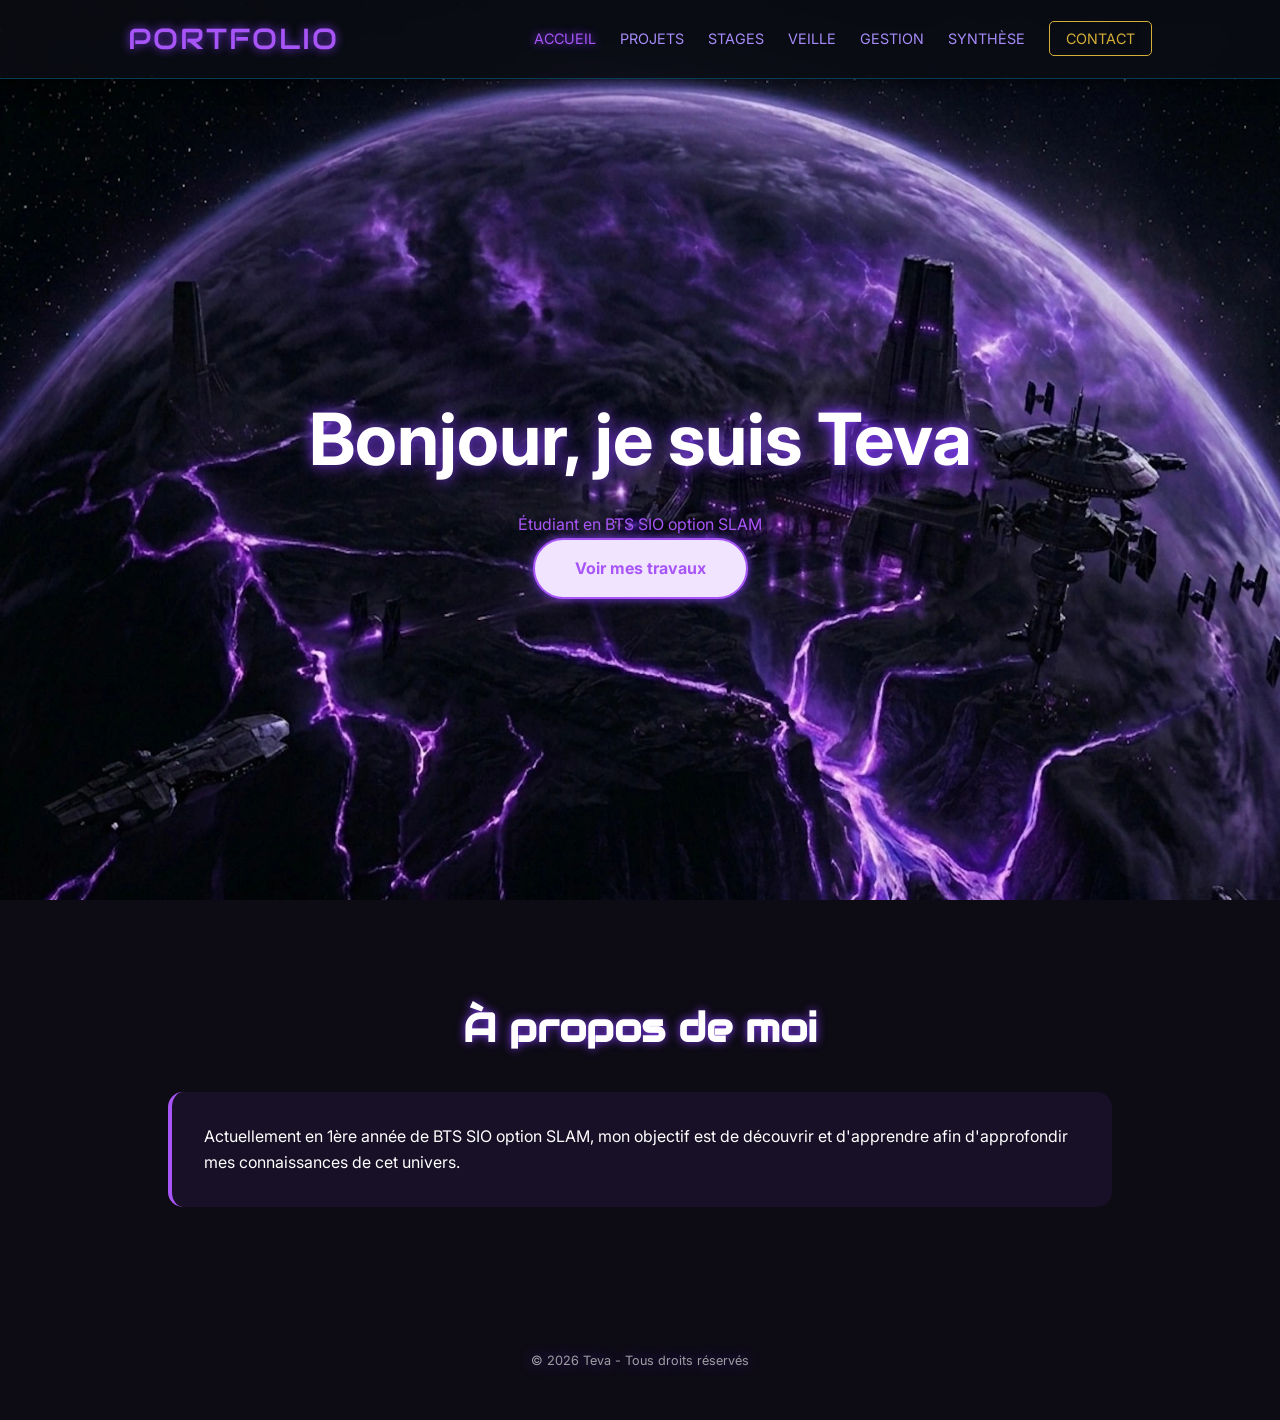
==== index.html @ 4ad0f9c0 "first commit" ====
<!DOCTYPE html>
<html lang="fr">
<head>
	<meta charset="UTF-8">
	<meta name="viewport" content="width=device-width, initial-scale=1.0">
	<title>Teva | Accueil</title>
	<link rel="stylesheet" href="style.css">
	<link href="https://fonts.googleapis.com/css2?family=Inter:wght@300;400;700&family=Audiowide&display=swap" rel="stylesheet">
</head>
<body>
	<header class="main-header">
		<nav class="navbar">
			<div class="logo">PORTFOLIO</div>
			<ul class="nav-links">
				<li><a href="./index.html" class="active">Accueil</a></li>
				<li><a href="./src/Projects.html">Projets</a></li>
				<li><a href="./src/stages.html">Stages</a></li>
				<li><a href="./src/veille.html">Veille</a></li>
				<li><a href="./src/gestion.html">Gestion</a></li>
				<li><a href="./src/bilan.html">Synthèse</a></li>
				<li><a href="./src/contact.html" class="btn-contact">Contact</a></li>
			</ul>
		</nav>

		<div class="hero-content">
			<h1>Bonjour, je suis <span class="highlight">Teva</span></h1>
			<p>Étudiant en BTS SIO option SLAM</p>
			<a href="./src/projects.html" class="cta-button">Voir mes travaux</a>
		</div>
	</header>

	<main>
		<section id="about" class="container">
			<h2>À propos de moi</h2>
			<div class="content-block">
				<p>Actuellement en 1ère année de BTS SIO option SLAM, mon objectif est de découvrir et d'apprendre afin d'approfondir mes connaissances de cet univers.</p>
			</div>
		</section>
	</main>

	<footer>
		<p>&copy; 2026 Teva - Tous droits réservés</p>
	</footer>
</body>
</html>
---- style.css ----
@font-face {
    font-family: 'inter'; /* Name you'll use in CSS */
    src: url('font/Inter_18pt-Regular.woff2') format('woff2'), /* Modern browsers */
         url('font/Inter_18pt-Regular.woff') format('woff');   /* Fallback for older browsers */
    font-weight: normal;  /* You can also set bold, lighter, etc. */
    font-style: normal;   /* normal, italic, oblique */
    font-display: swap;   /* Improves performance and avoids invisible text */
}

:root {
    --bg-color: #0d0b14; /* Noir teinté de violet très sombre */
    --text-dim: #a78bfa; /* Violet doux pour les textes secondaires */
    --accent: #a855f7; /* Violet Mace Windu (Améthyste) */
    --accent-glow: #7c3aed; /* Lueur violette profonde */
    --accent-hover: #d8b4fe; /* Violet clair électrique */
    --gold: #d4af37; /* Or pour rappeler les détails de sa tenue */
    --card-bg: rgba(30, 20, 50, 0.6); /* Fond sombre aux reflets violets */

    /* Image de fond suggérée : Coruscant ou le Conseil Jedi */
    background-color: var(--bg-color);
}

/* --- Global --- */
* {
    margin: 0;
    padding: 0;
    box-sizing: border-box;
}

html {
    scroll-behavior: smooth; /* Pour le défilement fluide entre les sections */
}

body {
    font-family: 'Inter', sans-serif;
    color: var(--accent); /* Couleur principale du texte */
    line-height: 1.6;
    background-color: var(--bg-color);
    background-image: url(./img/bg.webp);
    background-size: cover;
    background-repeat: no-repeat;
    background-position: center;
    background-attachment: fixed;
}

/* --- Layout --- */
.container {
    padding: 6rem 10%;
    max-width: 1200px;
    margin: 0 auto;
}

/* Modification de la ligne de séparation (Gradient violet) */
hr {
    border: 0;
    height: 1px;
    background: linear-gradient(to right, transparent, var(--accent), transparent);
    opacity: 0.6;
}

/* Navbar "Haut Conseil" */
.navbar {
    background: rgba(13, 11, 20, 0.9);
    border-bottom: 2px solid var(--accent);
    box-shadow: 0 4px 20px rgba(168, 85, 247, 0.2);
}

.logo {
    color: var(--accent);
    text-shadow: 0 0 10px var(--accent-glow);
}

/* Titres avec une autorité Jedi */
h1, h2, h3 {
    color: #fff;
    text-shadow: 0 0 15px var(--accent-glow);
}

/* Lueur sabre laser Violet pour "Teva" */
.highlight {
    color: #fff;
    text-shadow: 0 0 10px var(--accent),
                 0 0 20px var(--accent),
                 0 0 40px var(--accent-glow);
}

/* Bouton "Maître Jedi" */
.cta-button {
    border: 2px solid var(--accent);
    color: #fff;
    background: rgba(168, 85, 247, 0.1);
    box-shadow: 0 0 10px var(--accent-glow);
}

.cta-button:hover {
    background-color: var(--accent);
    color: #000;
    box-shadow: 0 0 25px var(--accent), 0 0 45px var(--accent-glow);
    transform: translateY(-5px);
}

/* Cartes de projets avec bordures améthyste */
.project-card {
    border: 1px solid rgba(168, 85, 247, 0.2);
    background: var(--card-bg);
}

.project-card:hover {
    border: 1px solid var(--accent);
    box-shadow: 0 0 25px rgba(168, 85, 247, 0.3);
}

/* Petite touche dorée pour le bouton contact dans la nav */
.btn-contact {
    border: 1px solid var(--gold) !important;
    color: var(--gold) !important;
}

.btn-contact:hover {
    background: var(--gold);
    color: #000 !important;
    box-shadow: 0 0 15px var(--gold);
}

/* Formulaire de contact */
.contact-form input, .contact-form textarea {
    border: 1px solid var(--accent-glow);
    background: rgba(255, 255, 255, 0.05);
    color: #fff;
}

/* --- Navigation --- */
.main-header {
    height: 100vh;
    display: flex;
    flex-direction: column;
}

/* Navigation Permanente (Sticky) */
.navbar {
    position: fixed;      /* Fixe la barre en haut de l'écran */
    top: 0;
    left: 0;
    width: 100%;          /* Prend toute la largeur */
    display: flex;
    justify-content: space-between;
    align-items: center;
    padding: 1rem 10%;

    /* Effet givré (Hoth) pour la lisibilité */
    background: rgba(11, 14, 20, 0.85);
    backdrop-filter: blur(10px);
    border-bottom: 1px solid rgba(0, 168, 232, 0.3);
    box-shadow: 0 4px 15px rgba(0, 0, 0, 0.5);
}

/* Ajustement du Header pour ne pas être caché sous la nav fixe (page d'accueil) */
.main-header {
    height: 100vh;
    display: flex;
    flex-direction: column;
    padding-top: 80px; /* Ajoute un espace égal à la hauteur de la navbar */
}

/* --- Ajout : pages secondaires (toutes sauf l'accueil) ---
   Sur ces pages il n'y a pas de hero en 100vh pour pousser le contenu
   sous la navbar fixe, donc on ajoute l'espace directement sur <main>. */
body.subpage main {
    padding-top: 80px;
}

.logo {
    font-family: 'Audiowide', cursive;
    font-size: 1.8rem;
    letter-spacing: 2px;
}

.nav-links {
    display: flex;
    list-style: none;
    gap: 1.5rem;
}

.nav-links a {
    text-decoration: none;
    color: var(--text-dim);
    font-size: 0.9rem;
    text-transform: uppercase;
    transition: 0.3s;
}

.nav-links a:hover {
    color: var(--accent);
    text-shadow: 0 0 8px var(--accent-glow);
}

/* Ajout : met en évidence le lien de la page actuellement affichée */
.nav-links a.active {
    color: var(--accent);
    text-shadow: 0 0 8px var(--accent-glow);
}

.btn-contact {
    border: 1px solid var(--accent);
    padding: 0.5rem 1rem;
    border-radius: 5px;
}

/* --- Hero --- */
.hero-content {
    flex-grow: 1;
    display: flex;
    flex-direction: column;
    align-items: center;
    justify-content: center;
    text-align: center;
}

h1 {
    font-size: 4.5rem;
    margin-bottom: 1rem;
}

.highlight {
    text-shadow: 0 0 10px var(--accent-glow), 0 0 20px var(--accent-glow);
}

/* --- Sections Styles --- */
h2 {
    font-family: 'Audiowide', cursive;
    font-size: 2.5rem;
    margin-bottom: 2rem;
    text-align: center;
    text-shadow: 0 0 10px var(--accent-glow);
}

.content-block {
    background: var(--card-bg);
    padding: 2rem;
    border-radius: 15px;
    border-left: 4px solid var(--accent);
    color: white;
}

/* --- Grid Projets --- */
.projects-section { padding: 4rem 10%; }

.projects-grid {
    display: grid;
    grid-template-columns: repeat(2, 1fr);
    gap: 2rem;
}

.project-card:hover {
    transform: translateY(-10px);
    box-shadow: 0 0 20px var(--accent-glow);
}

.project-image {
    height: 200px;
    background: #1e1e24;
    overflow: hidden; /* coupe ce qui dépasse du cadre */
}

.project-image img {
    width: 100%;
    height: 100%;
    object-fit: cover; /* remplit le cadre proprement, sans déformer */
    display: block;
}

/* --- Carte extensible --- */
.project-card {
    display: flex;
    flex-direction: column;
    transition: 0.3s;
}

.project-details {
    max-height: 0;
    overflow: hidden;
    opacity: 0;
    padding: 0 1.5rem;
    transition: max-height 0.4s ease, opacity 0.3s ease, padding 0.3s ease;
    border-top: 1px solid rgba(168, 85, 247, 0.2);
}

.project-card.active .project-details {
    max-height: 500px; /* assez grand pour contenir le texte */
    opacity: 1;
    padding: 1.5rem;
}

.btn-detail {
    background: none;
    border: none;
    cursor: pointer;
    font-family: inherit;
    color: var(--accent);
}

.btn-detail .arrow {
    display: inline-block;
    transition: transform 0.3s;
    margin-left: 4px;
    color: var(--accent);
}

.project-card.active .btn-detail .arrow {
    transform: rotate(180deg);
}

/* --- Gestion & Évaluation --- */
.evaluation-grid {
    display: grid;
    grid-template-columns: 1fr 1fr;
    gap: 2rem;
}

.eval-item {
    background: var(--card-bg);
    padding: 1.5rem;
    border-radius: 10px;
}

/* --- Formulaire de Contact --- */
.contact-form {
    display: flex;
    flex-direction: column;
    gap: 1rem;
    max-width: 600px;
    margin: 0 auto;
}

.contact-form input, .contact-form textarea {
    padding: 1rem;
    background: rgba(255, 255, 255, 0.05);
    border: 1px solid var(--accent);
    color: white;
    border-radius: 5px;
}

.cta-button {
    padding: 1rem 2.5rem;
    background-color: #f0e4ff;
    color: var(--accent);
    border: 2px solid var(--accent);
    border-radius: 50px;
    cursor: pointer;
    font-weight: bold;
    transition: 0.3s;
    text-decoration: none;
    display: inline-block;
}

.cta-button:hover {
    background: var(--accent);
    color: var(--bg-color);
    box-shadow: 0 0 20px var(--accent-glow);
}

/* --- Footer --- */
footer {
    padding: 3rem;
    text-align: center;
    font-size: 0.8rem;
    opacity: 0.6;
    color: #fff;
    text-shadow: 0 0 15px var(--accent-glow);
}

/* --- Mobile --- */
@media (max-width: 768px) {
    h1 { font-size: 2.5rem; }
    .nav-links { display: none; } /* On pourrait ajouter un menu burger plus tard */
    .evaluation-grid { grid-template-columns: 1fr; }
}
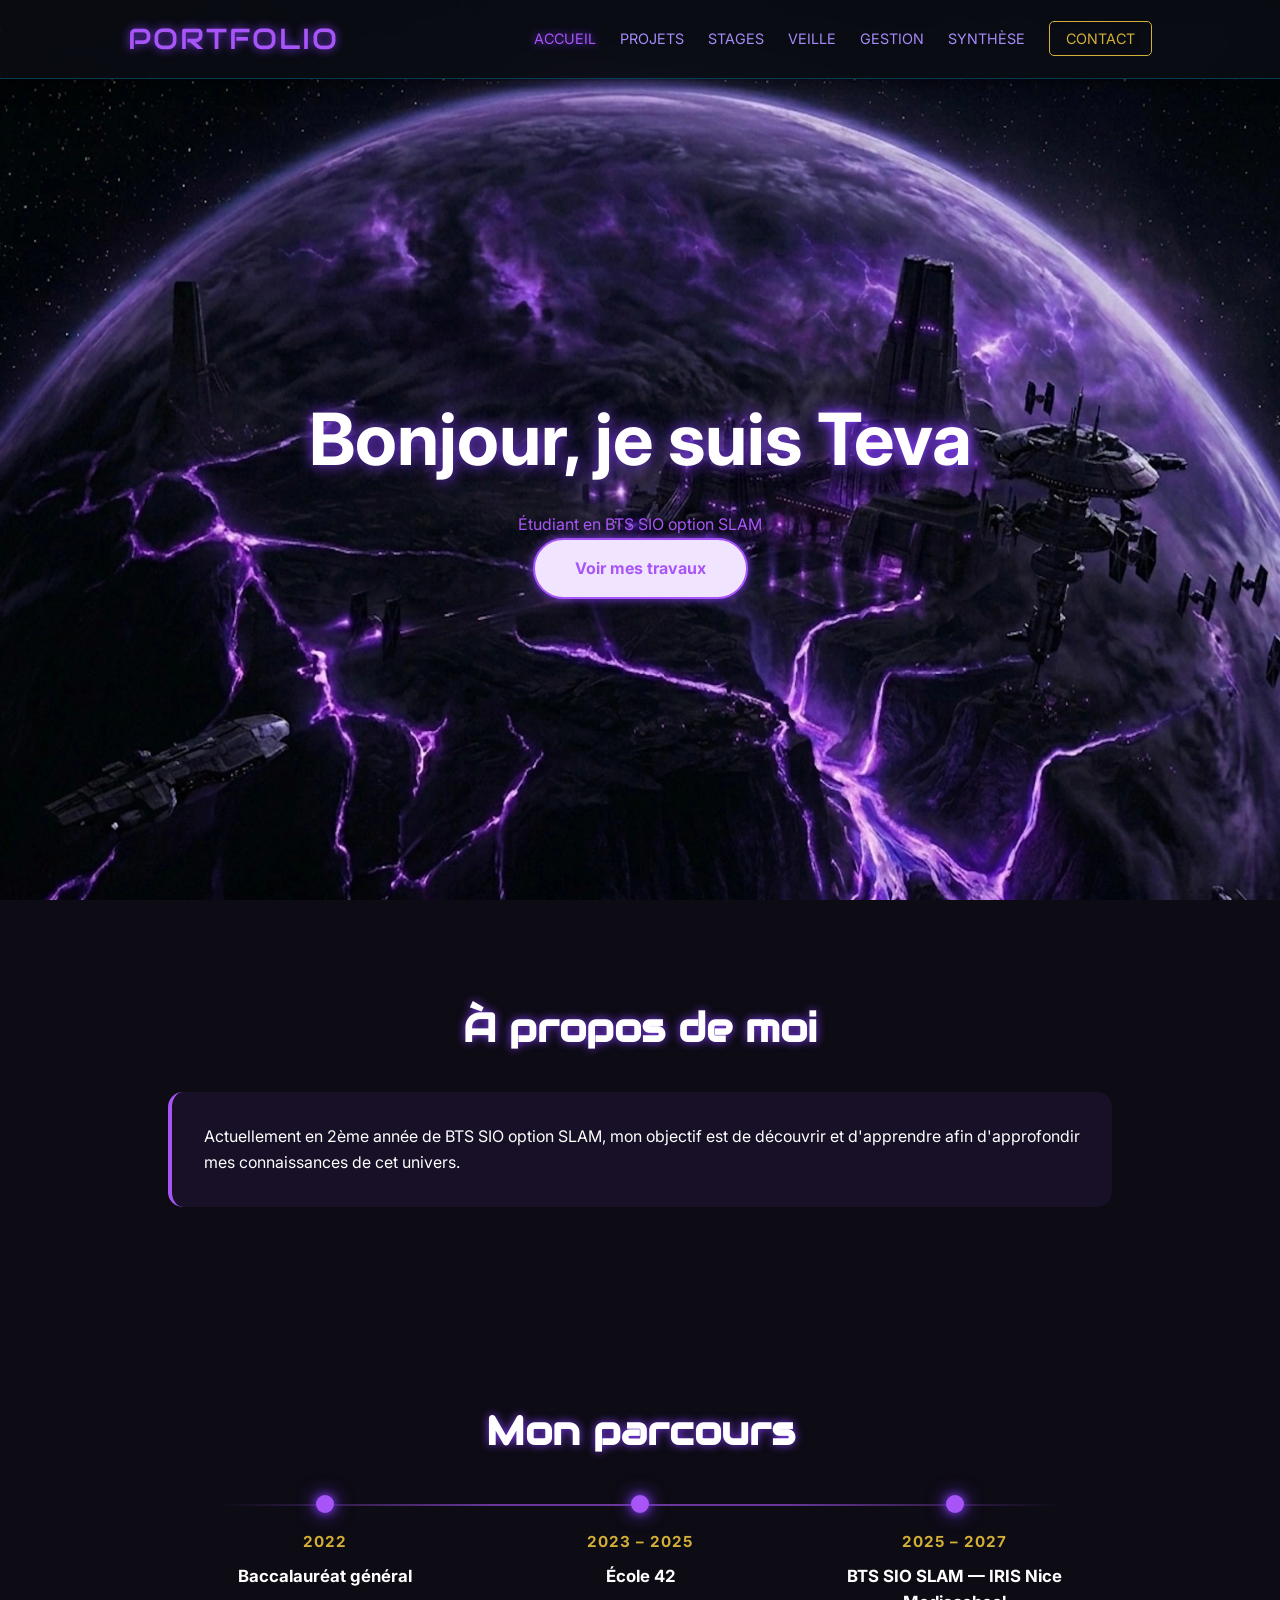
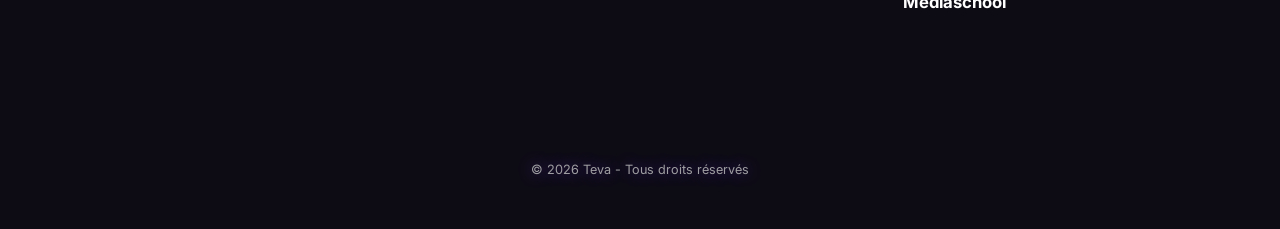
==== commit 086d28b3: "ajout des images de réalisations" ====
--- a/index.html
+++ b/index.html
@@ -33,7 +33,28 @@
 		<section id="about" class="container">
 			<h2>À propos de moi</h2>
 			<div class="content-block">
-				<p>Actuellement en 1ère année de BTS SIO option SLAM, mon objectif est de découvrir et d'apprendre afin d'approfondir mes connaissances de cet univers.</p>
+				<p>Actuellement en 2ème année de BTS SIO option SLAM, mon objectif est de découvrir et d'apprendre afin d'approfondir mes connaissances de cet univers.</p>
+			</div>
+		</section>
+
+		<section id="parcours" class="container">
+			<h2>Mon parcours</h2>
+			<div class="timeline">
+				<div class="timeline-item">
+					<div class="timeline-dot"></div>
+					<span class="timeline-year">2022</span>
+					<h3>Baccalauréat général</h3>
+				</div>
+				<div class="timeline-item">
+					<div class="timeline-dot"></div>
+					<span class="timeline-year">2023 – 2025</span>
+					<h3>École 42</h3>
+				</div>
+				<div class="timeline-item">
+					<div class="timeline-dot"></div>
+					<span class="timeline-year">2025 – 2027</span>
+					<h3>BTS SIO SLAM — IRIS Nice Mediaschool</h3>
+				</div>
 			</div>
 		</section>
 	</main>
@@ -42,4 +63,4 @@
 		<p>&copy; 2026 Teva - Tous droits réservés</p>
 	</footer>
 </body>
-</html>
+</html>
--- a/style.css
+++ b/style.css
@@ -242,6 +242,59 @@
     color: white;
 }
 
+/* --- Timeline (Mon parcours) --- */
+.timeline {
+    display: flex;
+    justify-content: space-between;
+    align-items: flex-start;
+    position: relative;
+    margin-top: 2rem;
+}
+
+.timeline::before {
+    content: '';
+    position: absolute;
+    top: 9px;
+    left: 5%;
+    right: 5%;
+    height: 2px;
+    background: linear-gradient(to right, transparent, var(--accent), var(--accent), transparent);
+    opacity: 0.6;
+}
+
+.timeline-item {
+    position: relative;
+    flex: 1;
+    text-align: center;
+    padding: 0 1.5rem;
+}
+
+.timeline-dot {
+    width: 18px;
+    height: 18px;
+    border-radius: 50%;
+    background: var(--accent);
+    box-shadow: 0 0 10px var(--accent-glow), 0 0 20px var(--accent-glow);
+    margin: 0 auto 1rem;
+    position: relative;
+    z-index: 1;
+}
+
+.timeline-year {
+    display: inline-block;
+    color: var(--gold);
+    font-weight: 700;
+    letter-spacing: 1px;
+    margin-bottom: 0.5rem;
+    font-size: 0.95rem;
+}
+
+.timeline-item h3 {
+    font-family: 'Inter', sans-serif;
+    font-size: 1.05rem;
+    text-shadow: none;
+}
+
 /* --- Grid Projets --- */
 .projects-section { padding: 4rem 10%; }
 
@@ -374,4 +427,30 @@
     h1 { font-size: 2.5rem; }
     .nav-links { display: none; } /* On pourrait ajouter un menu burger plus tard */
     .evaluation-grid { grid-template-columns: 1fr; }
-}
+
+    .timeline {
+        flex-direction: column;
+        gap: 2rem;
+        align-items: flex-start;
+    }
+    .timeline::before {
+        top: 0;
+        bottom: 0;
+        left: 9px;
+        width: 2px;
+        height: auto;
+        background: linear-gradient(to bottom, transparent, var(--accent), var(--accent), transparent);
+    }
+    .timeline-item {
+        text-align: left;
+        padding-left: 2.5rem;
+        padding-right: 0;
+        width: 100%;
+    }
+    .timeline-dot {
+        position: absolute;
+        left: 0;
+        top: 0;
+        margin: 0;
+    }
+}
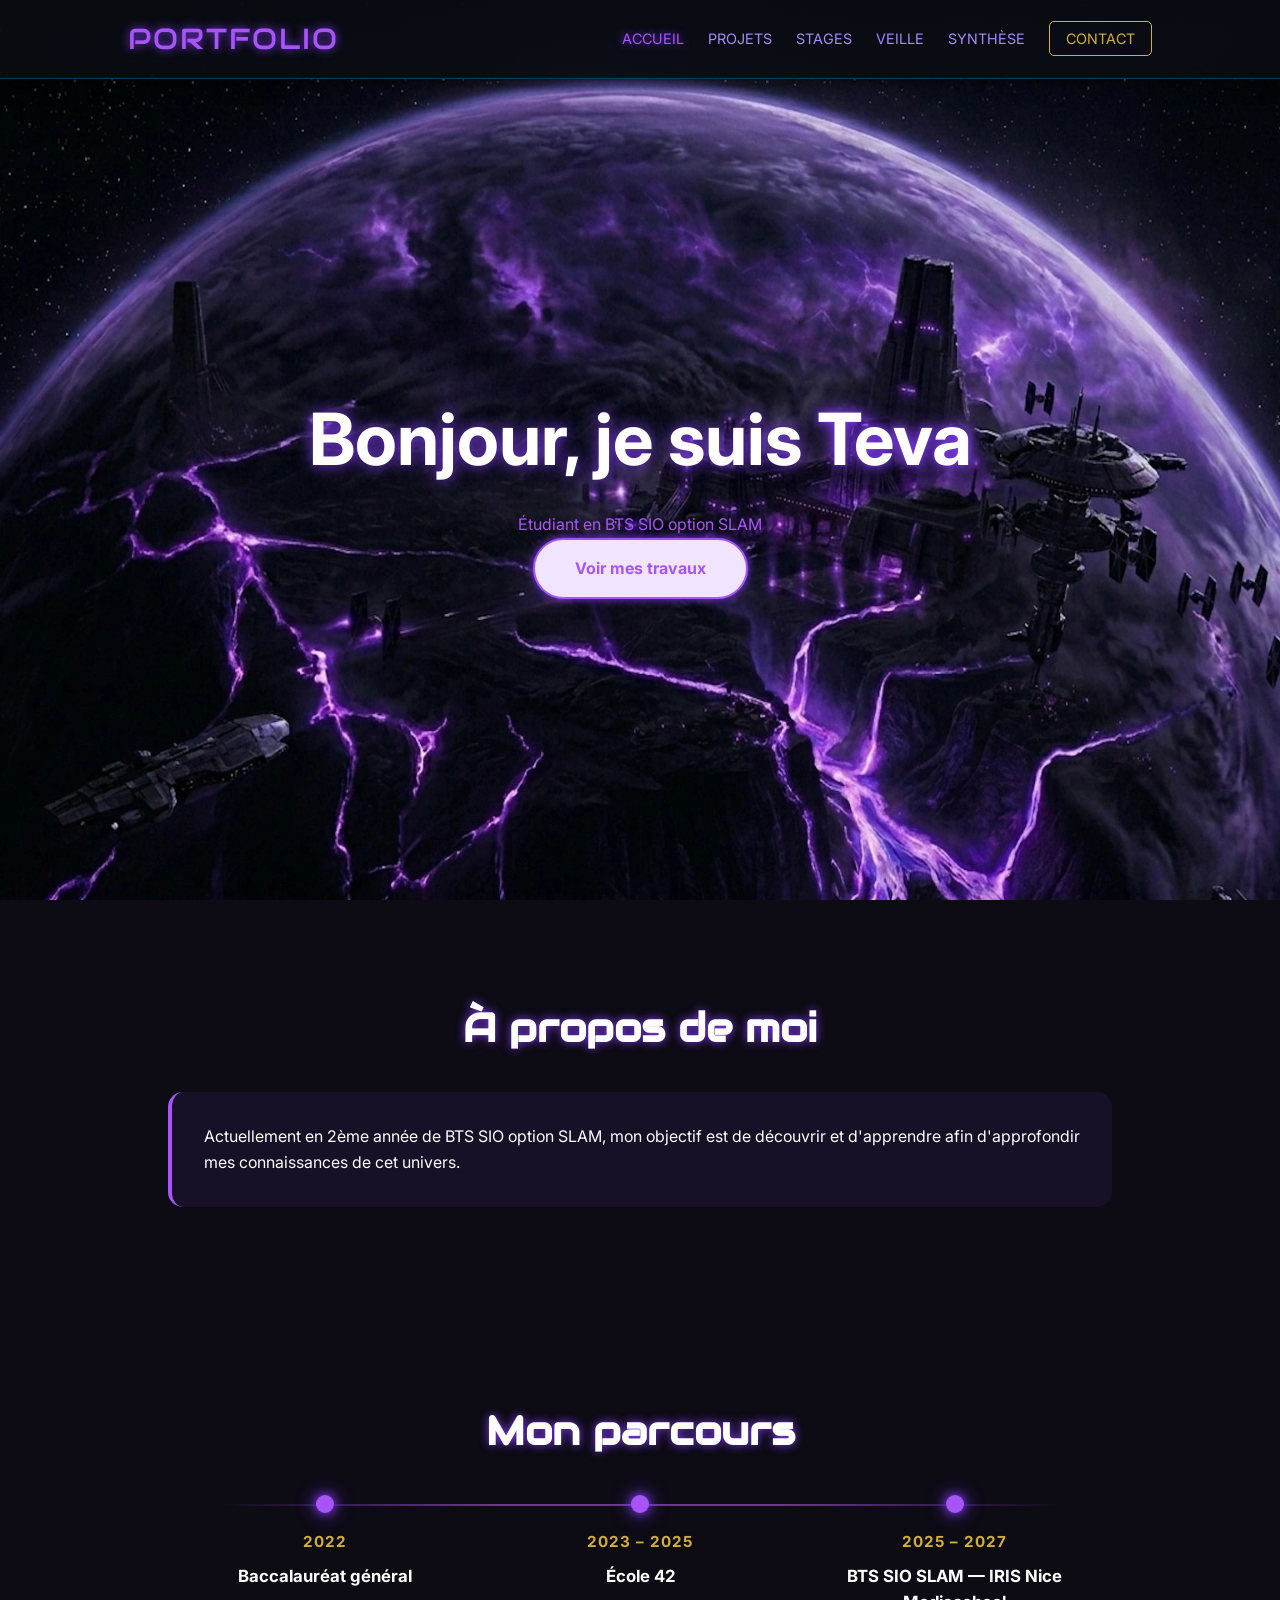
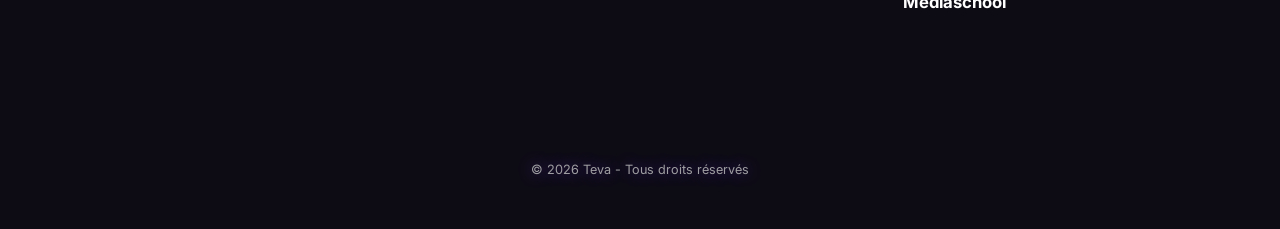
==== commit feeec074: "ajout de la veille, du tableau de synthèse et des images de réalisations + modif de la navbar" ====
--- a/index.html
+++ b/index.html
@@ -16,7 +16,6 @@
 				<li><a href="./src/Projects.html">Projets</a></li>
 				<li><a href="./src/stages.html">Stages</a></li>
 				<li><a href="./src/veille.html">Veille</a></li>
-				<li><a href="./src/gestion.html">Gestion</a></li>
 				<li><a href="./src/bilan.html">Synthèse</a></li>
 				<li><a href="./src/contact.html" class="btn-contact">Contact</a></li>
 			</ul>
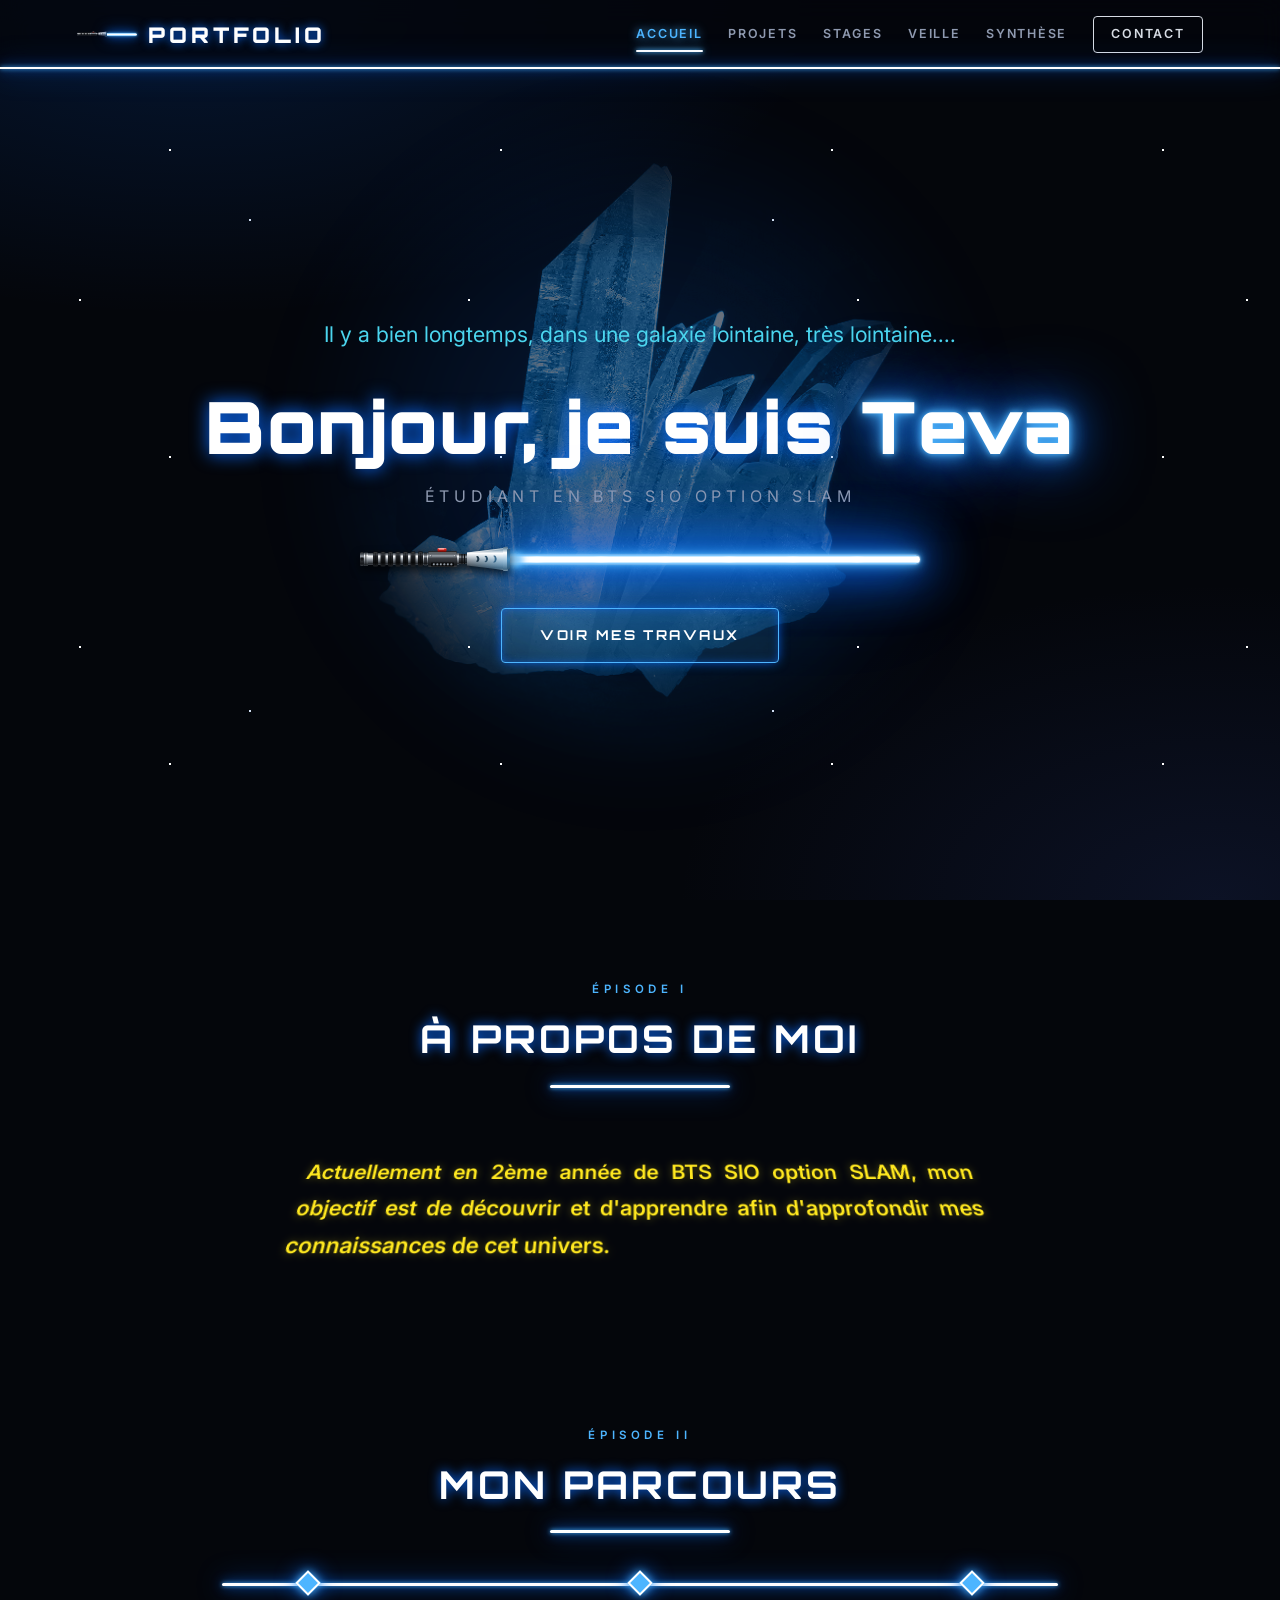
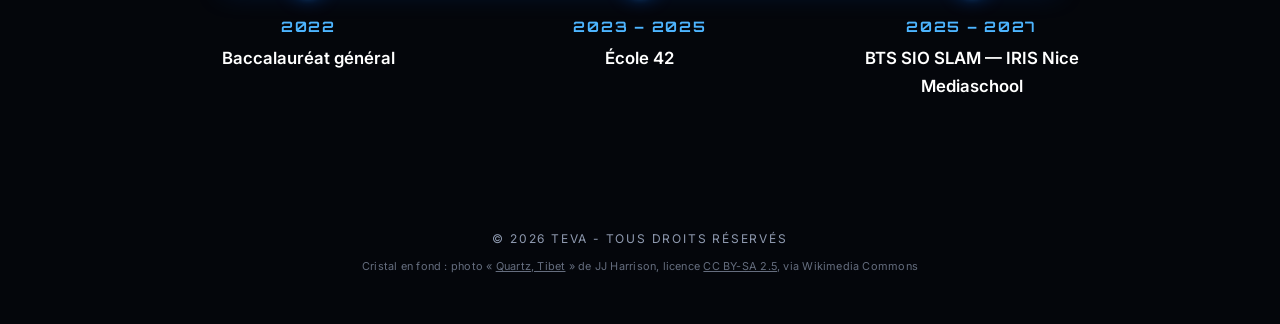
==== commit 65189499: "refonte complète du portfolio" ====
--- a/index.html
+++ b/index.html
@@ -4,16 +4,17 @@
 	<meta charset="UTF-8">
 	<meta name="viewport" content="width=device-width, initial-scale=1.0">
 	<title>Teva | Accueil</title>
+	<link href="https://fonts.googleapis.com/css2?family=Inter:wght@300;400;600;700&family=Orbitron:wght@500;700;900&display=swap" rel="stylesheet">
+	<link rel="stylesheet" href="style/theme.css">
 	<link rel="stylesheet" href="style.css">
-	<link href="https://fonts.googleapis.com/css2?family=Inter:wght@300;400;700&family=Audiowide&display=swap" rel="stylesheet">
 </head>
-<body>
+<body class="saber-blue">
 	<header class="main-header">
 		<nav class="navbar">
-			<div class="logo">PORTFOLIO</div>
+			<div class="logo"><span class="logo-saber"></span>PORTFOLIO</div>
 			<ul class="nav-links">
 				<li><a href="./index.html" class="active">Accueil</a></li>
-				<li><a href="./src/Projects.html">Projets</a></li>
+				<li><a href="./src/projects.html">Projets</a></li>
 				<li><a href="./src/stages.html">Stages</a></li>
 				<li><a href="./src/veille.html">Veille</a></li>
 				<li><a href="./src/bilan.html">Synthèse</a></li>
@@ -22,22 +23,24 @@
 		</nav>
 
 		<div class="hero-content">
+			<p class="galaxy-intro">Il y a bien longtemps, dans une galaxie lointaine, très lointaine....</p>
 			<h1>Bonjour, je suis <span class="highlight">Teva</span></h1>
-			<p>Étudiant en BTS SIO option SLAM</p>
+			<p class="hero-sub">Étudiant en BTS SIO option SLAM</p>
+			<div class="saber" aria-hidden="true"><span class="hilt"></span><span class="blade"></span></div>
 			<a href="./src/projects.html" class="cta-button">Voir mes travaux</a>
 		</div>
 	</header>
 
 	<main>
 		<section id="about" class="container">
-			<h2>À propos de moi</h2>
-			<div class="content-block">
-				<p>Actuellement en 2ème année de BTS SIO option SLAM, mon objectif est de découvrir et d'apprendre afin d'approfondir mes connaissances de cet univers.</p>
+			<h2 data-kicker="Épisode I">À propos de moi</h2>
+			<div class="crawl">
+				<p class="crawl-text">Actuellement en 2ème année de BTS SIO option SLAM, mon objectif est de découvrir et d'apprendre afin d'approfondir mes connaissances de cet univers.</p>
 			</div>
 		</section>
 
 		<section id="parcours" class="container">
-			<h2>Mon parcours</h2>
+			<h2 data-kicker="Épisode II">Mon parcours</h2>
 			<div class="timeline">
 				<div class="timeline-item">
 					<div class="timeline-dot"></div>
@@ -60,6 +63,7 @@
 
 	<footer>
 		<p>&copy; 2026 Teva - Tous droits réservés</p>
+		<p class="photo-credit">Cristal en fond : photo « <a href="https://commons.wikimedia.org/wiki/File:Quartz,_Tibet.jpg" target="_blank" rel="noopener noreferrer">Quartz, Tibet</a> » de JJ Harrison, licence <a href="https://creativecommons.org/licenses/by-sa/2.5/" target="_blank" rel="noopener noreferrer">CC BY-SA 2.5</a>, via Wikimedia Commons</p>
 	</footer>
 </body>
-</html>+</html>
--- a/style/theme.css
+++ b/style/theme.css
@@ -0,0 +1,1137 @@
+/* ===== theme.css — thème Star Wars commun à toutes les pages =====
+   Chaque page choisit la couleur de son sabre laser via une classe sur <body> :
+   saber-blue, saber-green, saber-cyan, saber-yellow, saber-orange,
+   saber-red, saber-white, saber-dark (sabre noir). */
+
+:root {
+    /* Couleurs des sabres : teinte de la lame / halo */
+    --c-blue: #4db5ff;    --g-blue: #0a6cff;     /* Obi-Wan, Anakin */
+    --c-green: #5cff7a;   --g-green: #00c43a;    /* Yoda, Luke */
+    --c-cyan: #4ff8ff;    --g-cyan: #00b4d8;     /* Cal Kestis */
+    --c-yellow: #ffe347;  --g-yellow: #ffae00;   /* Rey, Gardiens du Temple */
+    --c-orange: #ffa040;  --g-orange: #ff5a00;   /* Sabres de l'Ancienne République */
+    --c-red: #ff4848;     --g-red: #e00012;      /* Sith */
+    --c-white: #f5f9ff;   --g-white: #9fcfff;    /* Ahsoka */
+    --c-dark: #d7dce4;    --g-dark: #ffffff;     /* Sabre noir (Darksaber) */
+    --c-pink: #ff6fb5;    --g-pink: #ff1f7a;     /* Sabre rose */
+
+    --bg: #04060b;
+    --panel: rgba(10, 14, 24, 0.72);
+    --panel-solid: #0a0e18;
+    --text: #d6dceb;
+    --text-dim: #8f9ab0;
+    --line: rgba(255, 255, 255, 0.08);
+    --sw-yellow: #ffe81f; /* Jaune du logo et du texte déroulant */
+    --hilt: linear-gradient(#eef1f5, #8a9099 45%, #3a3f46);
+}
+
+/* --- Sabre de la page --- */
+body {
+    --saber: var(--c-blue);
+    --saber-glow: var(--g-blue);
+    --saber-core: #ffffff;
+}
+body.saber-green  { --saber: var(--c-green);  --saber-glow: var(--g-green); }
+body.saber-cyan   { --saber: var(--c-cyan);   --saber-glow: var(--g-cyan); }
+body.saber-yellow { --saber: var(--c-yellow); --saber-glow: var(--g-yellow); }
+body.saber-orange { --saber: var(--c-orange); --saber-glow: var(--g-orange); }
+body.saber-red    { --saber: var(--c-red);    --saber-glow: var(--g-red); }
+body.saber-white  { --saber: var(--c-white);  --saber-glow: var(--g-white); }
+body.saber-dark   { --saber: var(--c-dark);   --saber-glow: var(--g-dark); --saber-core: #050505; }
+body.saber-pink   { --saber: var(--c-pink);   --saber-glow: var(--g-pink); }
+
+/* Variantes translucides, calculées après le choix du sabre */
+body {
+    --saber-soft: color-mix(in srgb, var(--saber) 28%, transparent);
+    --saber-faint: color-mix(in srgb, var(--saber) 10%, transparent);
+    --blade-glow: 0 0 4px var(--saber), 0 0 12px var(--saber-glow), 0 0 28px var(--saber-glow);
+}
+
+/* --- Global --- */
+* {
+    margin: 0;
+    padding: 0;
+    box-sizing: border-box;
+}
+
+html {
+    scroll-behavior: smooth;
+}
+
+body {
+    font-family: 'Inter', system-ui, sans-serif;
+    color: var(--text);
+    line-height: 1.65;
+    min-height: 100vh;
+    background-color: var(--bg);
+    background-image:
+        radial-gradient(ellipse 70% 50% at 15% 0%, color-mix(in srgb, var(--saber-glow) 16%, transparent), transparent 70%),
+        radial-gradient(ellipse 60% 50% at 95% 100%, rgba(40, 60, 130, 0.22), transparent 70%);
+    background-attachment: fixed;
+}
+
+/* Champ d'étoiles (deux couches, la seconde scintille) */
+body::before,
+body::after {
+    content: '';
+    position: fixed;
+    inset: 0;
+    z-index: -1;
+    pointer-events: none;
+}
+
+/* Chaque couche a sa propre taille de motif (nombres premiers entre eux)
+   pour éviter un effet de grille régulière */
+body::before {
+    background-image:
+        radial-gradient(1px 1px at 25px 35px, #fff 50%, transparent 51%),
+        radial-gradient(1px 1px at 120px 80px, rgba(255, 255, 255, 0.75) 50%, transparent 51%),
+        radial-gradient(1.5px 1.5px at 170px 150px, #fff 50%, transparent 51%),
+        radial-gradient(1px 1px at 60px 175px, rgba(255, 255, 255, 0.55) 50%, transparent 51%),
+        radial-gradient(1px 1px at 205px 20px, rgba(200, 220, 255, 0.9) 50%, transparent 51%),
+        radial-gradient(1px 1px at 90px 260px, rgba(255, 255, 255, 0.6) 50%, transparent 51%);
+    background-size: 211px 197px, 263px 239px, 331px 307px, 179px 223px, 401px 367px, 293px 281px;
+}
+
+body::after {
+    background-image:
+        radial-gradient(1.5px 1.5px at 80px 300px, #fff 50%, transparent 51%),
+        radial-gradient(1px 1px at 330px 60px, rgba(255, 240, 220, 0.9) 50%, transparent 51%),
+        radial-gradient(2px 2px at 250px 220px, rgba(220, 235, 255, 0.95) 50%, transparent 51%),
+        radial-gradient(1px 1px at 20px 120px, #fff 50%, transparent 51%);
+    background-size: 389px 347px, 457px 419px, 523px 491px, 317px 359px;
+    animation: twinkle 5s ease-in-out infinite alternate;
+}
+
+@keyframes twinkle {
+    from { opacity: 0.35; }
+    to   { opacity: 1; }
+}
+
+/* --- Cristal kyber en fond, au centre de l'écran ---
+   Photo réelle de cristaux de quartz sur fond noir (voir les crédits dans le footer).
+   - background-blend-mode: color → la photo prend la teinte du sabre en gardant ses reflets ;
+   - mix-blend-mode: screen     → le fond noir de la photo disparaît sur la page sombre.
+   main::before = halo lumineux, main::after = la photo du cristal */
+body {
+    --crystal: var(--saber);
+}
+body.saber-dark {
+    --crystal: #9aa3ad; /* sabre noir : cristal argenté au halo blanc */
+}
+
+main::before,
+main::after {
+    content: '';
+    position: fixed;
+    z-index: -1;
+    left: 50%;
+    top: 50%;
+    pointer-events: none;
+}
+
+main::before {
+    width: min(80vh, 760px);
+    height: min(80vh, 760px);
+    border-radius: 50%;
+    background: radial-gradient(closest-side, var(--saber-glow), transparent);
+    opacity: 0.2;
+    filter: blur(40px);
+    transform: translate(-50%, -50%);
+    animation: crystal-pulse 4s ease-in-out infinite;
+}
+
+main::after {
+    width: min(70vh, 640px);
+    height: min(70vh, 640px);
+    background:
+        linear-gradient(var(--crystal), var(--crystal)),
+        url('../img/kyber-crystal.jpg') center / contain no-repeat;
+    background-blend-mode: color;
+    mix-blend-mode: screen;
+    /* fondu sur les bords pour qu'aucun contour de photo ne soit visible */
+    -webkit-mask-image: radial-gradient(closest-side, #000 60%, transparent);
+    mask-image: radial-gradient(closest-side, #000 60%, transparent);
+    opacity: 0.4;
+    transform: translate(-50%, -50%);
+    animation: crystal-float 7s ease-in-out infinite;
+}
+
+@keyframes crystal-float {
+    0%, 100% { transform: translate(-50%, -50%); }
+    50%      { transform: translate(-50%, calc(-50% - 14px)); }
+}
+
+@keyframes crystal-pulse {
+    0%, 100% { opacity: 0.14; }
+    50%      { opacity: 0.26; }
+}
+
+/* Allumage d'une lame : elle se déploie depuis la garde */
+@keyframes ignite {
+    from { transform: scaleX(0); }
+    to   { transform: scaleX(1); }
+}
+
+/* Léger bourdonnement de la lame */
+@keyframes hum {
+    0%, 100% { filter: brightness(1); }
+    50%      { filter: brightness(1.18); }
+}
+
+a {
+    color: var(--saber);
+}
+
+:focus-visible {
+    outline: 2px solid var(--saber);
+    outline-offset: 3px;
+}
+
+::selection {
+    background: var(--saber);
+    color: #000;
+}
+
+.container {
+    padding: 5rem 8%;
+    max-width: 1200px;
+    margin: 0 auto;
+}
+
+/* --- Navigation --- */
+.navbar {
+    position: fixed;
+    top: 0;
+    left: 0;
+    z-index: 100;
+    width: 100%;
+    display: flex;
+    justify-content: space-between;
+    align-items: center;
+    gap: 1rem;
+    padding: 1rem 6%;
+    background: rgba(4, 6, 11, 0.82);
+    backdrop-filter: blur(12px);
+}
+
+/* La bordure basse de la barre est une lame qui s'allume au chargement */
+.navbar::after {
+    content: '';
+    position: absolute;
+    left: 0;
+    bottom: 0;
+    width: 100%;
+    height: 2px;
+    background: var(--saber-core);
+    box-shadow: var(--blade-glow);
+    transform-origin: left;
+    animation: ignite 0.9s cubic-bezier(.2, .8, .2, 1) both;
+}
+
+.logo {
+    display: flex;
+    align-items: center;
+    gap: 0.7rem;
+    font-family: 'Orbitron', sans-serif;
+    font-weight: 900;
+    font-size: 1.35rem;
+    letter-spacing: 0.18em;
+    color: #fff;
+    text-shadow: 0 0 10px var(--saber-glow);
+}
+
+/* Mini sabre à côté du logo */
+.logo-saber {
+    display: inline-flex;
+    align-items: center;
+}
+
+.logo-saber::before {
+    content: '';
+    width: 30px;
+    height: 7px;
+    background: url('../img/saber-hilt.svg') center / contain no-repeat;
+}
+
+.logo-saber::after {
+    content: '';
+    width: 30px;
+    height: 3px;
+    border-radius: 0 999px 999px 0;
+    background: linear-gradient(var(--saber), var(--saber-core) 35% 65%, var(--saber));
+    box-shadow: 0 0 3px var(--saber), 0 0 8px var(--saber-glow), 0 0 16px var(--saber-glow);
+    transform-origin: left;
+    animation: ignite 0.5s 0.3s ease-out both, hum 2.5s ease-in-out infinite;
+}
+
+.nav-links {
+    display: flex;
+    list-style: none;
+    gap: 1.6rem;
+    align-items: center;
+}
+
+/* Chaque lien prend la couleur du sabre de la page vers laquelle il mène */
+.nav-links a { --link: var(--saber); }
+.nav-links a[href$="index.html"]    { --link: var(--c-blue); }
+.nav-links a[href$="projects.html"] { --link: var(--c-green); }
+.nav-links a[href$="stages.html"]   { --link: var(--c-yellow); }
+.nav-links a[href$="veille.html"]   { --link: var(--c-red); }
+.nav-links a[href$="bilan.html"]    { --link: var(--c-white); }
+.nav-links a[href$="contact.html"]  { --link: var(--c-dark); }
+.nav-links a.active                 { --link: var(--saber); }
+
+.nav-links a {
+    position: relative;
+    display: inline-block;
+    padding: 0.3rem 0;
+    text-decoration: none;
+    color: var(--text-dim);
+    font-size: 0.78rem;
+    font-weight: 600;
+    letter-spacing: 0.14em;
+    text-transform: uppercase;
+    transition: color 0.3s, text-shadow 0.3s;
+}
+
+.nav-links a::after {
+    content: '';
+    position: absolute;
+    left: 0;
+    bottom: -2px;
+    width: 100%;
+    height: 2px;
+    border-radius: 2px;
+    background: #fff;
+    box-shadow: 0 0 4px var(--link), 0 0 10px var(--link);
+    transform: scaleX(0);
+    transform-origin: left;
+    transition: transform 0.35s ease;
+}
+
+.nav-links a:hover,
+.nav-links a.active {
+    color: var(--link);
+    text-shadow: 0 0 10px var(--link);
+}
+
+.nav-links a:hover::after,
+.nav-links a.active::after {
+    transform: scaleX(1);
+}
+
+.nav-links a.btn-contact {
+    padding: 0.45rem 1.1rem;
+    border: 1px solid var(--link);
+    border-radius: 4px;
+    color: var(--link);
+}
+
+.nav-links a.btn-contact::after {
+    display: none;
+}
+
+.nav-links a.btn-contact:hover {
+    background: var(--link);
+    color: #000;
+    text-shadow: none;
+    box-shadow: 0 0 16px var(--link);
+}
+
+/* Espace sous la navbar fixe (pages sans hero) */
+body.subpage main {
+    padding-top: 80px;
+}
+
+/* --- Titres --- */
+h1, h2, h3, h4 {
+    color: #fff;
+}
+
+h1 {
+    font-family: 'Orbitron', sans-serif;
+    font-weight: 900;
+    letter-spacing: 0.03em;
+    text-shadow: 0 0 18px var(--saber-glow);
+}
+
+h2 {
+    font-family: 'Orbitron', sans-serif;
+    font-weight: 700;
+    font-size: clamp(1.6rem, 4vw, 2.4rem);
+    letter-spacing: 0.08em;
+    text-transform: uppercase;
+    text-align: center;
+    margin-bottom: 2.5rem;
+    text-shadow: 0 0 12px var(--saber-glow);
+}
+
+/* Lame sous chaque titre de section */
+h2::after {
+    content: '';
+    display: block;
+    width: min(180px, 50%);
+    height: 3px;
+    margin: 0.9rem auto 0;
+    border-radius: 3px;
+    background: var(--saber-core);
+    box-shadow: var(--blade-glow);
+    transform-origin: center;
+    animation: ignite 0.7s 0.2s ease-out both;
+}
+
+/* Quand un sabre suit le titre, il remplace la lame de soulignement */
+h2:has(+ .saber)::after {
+    display: none;
+}
+
+h2:has(+ .saber) {
+    margin-bottom: 0;
+}
+
+h2 + .saber {
+    margin-bottom: 3rem;
+}
+
+/* Petit surtitre facultatif : <h2 data-kicker="Épisode I"> */
+h2[data-kicker]::before {
+    content: attr(data-kicker);
+    display: block;
+    margin-bottom: 0.5rem;
+    font-family: 'Inter', sans-serif;
+    font-size: 0.72rem;
+    font-weight: 600;
+    letter-spacing: 0.4em;
+    color: var(--saber);
+    text-shadow: none;
+}
+
+h3 {
+    font-family: 'Orbitron', sans-serif;
+    font-weight: 700;
+    letter-spacing: 0.04em;
+}
+
+strong {
+    color: #fff;
+}
+
+/* --- Sabre laser décoratif ---
+   Poignée : dessin SVG métallique (img/saber-hilt.svg).
+   Lame : cœur blanc, bords colorés, halo en plusieurs couches et léger scintillement. */
+.saber {
+    position: relative;
+    isolation: isolate; /* le halo (::before) reste derrière la poignée et la lame */
+    display: flex;
+    align-items: center;
+    width: min(560px, 88%);
+    margin: 2.2rem auto;
+}
+
+/* Grand halo diffus : la lumière de la lame se répand autour d'elle */
+.saber::before {
+    content: '';
+    position: absolute;
+    z-index: -1;
+    left: 150px;
+    right: -14px;
+    top: calc(50% - 24px);
+    height: 48px;
+    border-radius: 999px;
+    background: var(--saber-glow);
+    filter: blur(26px);
+    opacity: 0.45;
+    transform-origin: left;
+    animation: ignite 0.8s 0.5s cubic-bezier(.2, .8, .2, 1) both;
+}
+
+.saber .hilt {
+    position: relative;
+    z-index: 1;
+    flex-shrink: 0;
+    width: 150px;
+    height: 28px;
+    background: url('../img/saber-hilt.svg') center / contain no-repeat;
+    filter: drop-shadow(0 4px 5px rgba(0, 0, 0, 0.75));
+}
+
+/* Reflet coloré de la lame sur le métal de l'émetteur (limité à la forme de la poignée) */
+.saber .hilt::after {
+    content: '';
+    position: absolute;
+    inset: 0;
+    background: radial-gradient(ellipse 45% 120% at 100% 50%, var(--saber), transparent 70%);
+    -webkit-mask: url('../img/saber-hilt.svg') center / contain no-repeat;
+    mask: url('../img/saber-hilt.svg') center / contain no-repeat;
+    mix-blend-mode: screen;
+    animation: light-on 0.4s 0.5s ease-out both;
+}
+
+@keyframes light-on {
+    from { opacity: 0; }
+    to   { opacity: 0.75; }
+}
+
+.saber .blade {
+    position: relative;
+    flex: 1;
+    height: 9px;
+    margin-left: -3px;
+    border-radius: 0 999px 999px 0;
+    /* cœur blanc surexposé, fin liseré coloré sur les bords */
+    background: linear-gradient(
+        var(--saber) 0%,
+        color-mix(in srgb, var(--saber-core) 60%, var(--saber)) 14%,
+        var(--saber-core) 26% 74%,
+        color-mix(in srgb, var(--saber-core) 60%, var(--saber)) 86%,
+        var(--saber) 100%);
+    box-shadow:
+        0 0 2px var(--saber-core),
+        0 0 6px var(--saber),
+        0 0 14px var(--saber),
+        0 0 30px var(--saber-glow),
+        0 0 60px var(--saber-glow),
+        0 0 110px color-mix(in srgb, var(--saber-glow) 45%, transparent);
+    transform-origin: left;
+    animation:
+        ignite 0.8s 0.5s cubic-bezier(.2, .8, .2, 1) both,
+        hum 2.5s 1.3s ease-in-out infinite,
+        flicker 3.2s 1.3s steps(1) infinite;
+}
+
+/* Éclat plus intense à la sortie de l'émetteur */
+.saber .blade::before {
+    content: '';
+    position: absolute;
+    left: -4px;
+    top: 50%;
+    width: 22px;
+    height: 20px;
+    transform: translateY(-50%);
+    border-radius: 50%;
+    background: radial-gradient(closest-side, var(--saber-core), var(--saber) 55%, transparent);
+    filter: blur(3px);
+}
+
+/* Flux d'énergie qui parcourt la lame */
+.saber .blade::after {
+    content: '';
+    position: absolute;
+    inset: 1px 0;
+    border-radius: inherit;
+    background: repeating-linear-gradient(90deg,
+        transparent 0 22px,
+        rgba(255, 255, 255, 0.55) 30px,
+        transparent 38px 64px);
+    background-size: 64px 100%;
+    mix-blend-mode: overlay;
+    opacity: 0.6;
+    animation: energy 0.7s linear infinite;
+}
+
+@keyframes energy {
+    from { background-position: 0 0; }
+    to   { background-position: 64px 0; }
+}
+
+/* Petites variations de luminosité, comme une lame instable */
+@keyframes flicker {
+    0%, 100% { opacity: 1; }
+    41%      { opacity: 0.93; }
+    42%      { opacity: 1; }
+    73%      { opacity: 0.96; }
+    74%      { opacity: 1; }
+}
+
+/* --- Panneaux (style holoprojecteur) --- */
+.content-block,
+.role-card,
+.eval-item {
+    position: relative;
+    background: var(--panel);
+    border: 1px solid var(--line);
+    border-radius: 12px;
+    padding: 2rem;
+    color: var(--text);
+    backdrop-filter: blur(6px);
+}
+
+/* Lame verticale sur le bord gauche des blocs de contenu */
+.content-block::before {
+    content: '';
+    position: absolute;
+    left: -1px;
+    top: 14px;
+    bottom: 14px;
+    width: 3px;
+    border-radius: 3px;
+    background: var(--saber-core);
+    box-shadow: var(--blade-glow);
+}
+
+.role-card {
+    padding: 1.5rem 1.75rem;
+    margin-bottom: 1.5rem;
+    border-top: 2px solid var(--saber-soft);
+    transition: border-color 0.3s, box-shadow 0.3s;
+}
+
+.role-card:hover {
+    border-top-color: var(--saber);
+    box-shadow: 0 -6px 24px -10px var(--saber-glow);
+}
+
+.role-card h3 {
+    font-size: 1.05rem;
+    margin-bottom: 0.6rem;
+    color: var(--saber);
+}
+
+.roles-grid {
+    display: grid;
+    grid-template-columns: repeat(auto-fit, minmax(280px, 1fr));
+    gap: 0 2rem;
+}
+
+/* --- Boutons --- */
+.cta-button {
+    display: inline-block;
+    padding: 0.95rem 2.4rem;
+    border: 1px solid var(--saber);
+    border-radius: 4px;
+    background: var(--saber-faint);
+    color: #fff;
+    font-family: 'Orbitron', sans-serif;
+    font-size: 0.85rem;
+    font-weight: 700;
+    letter-spacing: 0.18em;
+    text-transform: uppercase;
+    text-decoration: none;
+    cursor: pointer;
+    box-shadow: 0 0 12px -2px var(--saber-glow), inset 0 0 12px -4px var(--saber-glow);
+    transition: 0.3s;
+}
+
+.cta-button:hover {
+    background: var(--saber);
+    color: #000;
+    box-shadow: 0 0 22px var(--saber), 0 0 44px var(--saber-glow);
+    transform: translateY(-3px);
+}
+
+/* --- Cartes de projets / stages --- */
+.projects-section {
+    padding: 5rem 8%;
+    max-width: 1200px;
+    margin: 0 auto;
+}
+
+.projects-grid {
+    display: grid;
+    grid-template-columns: repeat(auto-fit, minmax(320px, 1fr));
+    gap: 2.5rem;
+    align-items: start; /* chaque carte garde sa hauteur : seule celle qu'on ouvre s'agrandit */
+}
+
+.project-card {
+    position: relative;
+    display: flex;
+    flex-direction: column;
+    background: var(--panel);
+    border: 1px solid var(--line);
+    border-radius: 12px;
+    overflow: hidden;
+    backdrop-filter: blur(6px);
+    transition: transform 0.35s ease, box-shadow 0.35s ease, border-color 0.35s ease;
+}
+
+/* Lame qui s'allume en haut de la carte au survol */
+.project-card::before {
+    content: '';
+    position: absolute;
+    top: 0;
+    left: 0;
+    z-index: 2;
+    width: 100%;
+    height: 3px;
+    background: var(--saber-core);
+    box-shadow: var(--blade-glow);
+    transform: scaleX(0);
+    transform-origin: left;
+    transition: transform 0.5s cubic-bezier(.2, .8, .2, 1);
+}
+
+.project-card:hover::before,
+.project-card.active::before {
+    transform: scaleX(1);
+}
+
+.project-card:hover {
+    transform: translateY(-6px);
+    border-color: var(--saber-soft);
+    box-shadow: 0 14px 40px -12px var(--saber-glow);
+}
+
+.project-image {
+    width: 100%;
+    height: 200px;
+    overflow: hidden;
+    background: rgba(0, 0, 0, 0.4);
+}
+
+.project-image img {
+    width: 100%;
+    height: 100%;
+    object-fit: cover;
+    display: block;
+    filter: saturate(0.85) brightness(0.9);
+    transition: transform 0.5s ease, filter 0.5s ease;
+}
+
+.project-card:hover .project-image img {
+    transform: scale(1.06);
+    filter: saturate(1.05) brightness(1.05);
+}
+
+.project-info {
+    padding: 1.5rem 1.5rem 1.25rem;
+}
+
+.project-info h3 {
+    font-size: 1.15rem;
+    margin-bottom: 0.75rem;
+    text-shadow: 0 0 10px var(--saber-glow);
+}
+
+.project-info p {
+    color: var(--text-dim);
+    font-size: 0.95rem;
+    margin-bottom: 1.25rem;
+}
+
+.btn-detail {
+    display: inline-flex;
+    align-items: center;
+    gap: 0.5rem;
+    background: transparent;
+    border: 1px solid var(--saber-soft);
+    color: var(--saber);
+    padding: 0.55rem 1.1rem;
+    border-radius: 4px;
+    font-family: inherit;
+    font-size: 0.78rem;
+    font-weight: 600;
+    letter-spacing: 0.12em;
+    text-transform: uppercase;
+    cursor: pointer;
+    transition: 0.3s;
+}
+
+.btn-detail:hover {
+    background: var(--saber);
+    border-color: var(--saber);
+    color: #000;
+    box-shadow: 0 0 16px var(--saber-glow);
+}
+
+.btn-detail .arrow {
+    display: inline-block;
+    font-size: 0.65rem;
+    transition: transform 0.3s;
+}
+
+.project-card.active .btn-detail .arrow {
+    transform: rotate(180deg);
+}
+
+.project-details {
+    max-height: 0;
+    overflow: hidden;
+    opacity: 0;
+    padding: 0 1.5rem;
+    border-top: 1px solid transparent;
+    transition: max-height 0.45s ease, opacity 0.35s ease, padding 0.45s ease, border-color 0.45s ease;
+}
+
+.project-card.active .project-details {
+    max-height: 600px;
+    opacity: 1;
+    padding: 1.25rem 1.5rem 1.5rem;
+    border-top-color: var(--saber-soft);
+}
+
+.project-details p {
+    font-size: 0.9rem;
+    margin-bottom: 0.6rem;
+}
+
+.project-details strong {
+    color: var(--saber);
+}
+
+.detail-link {
+    display: inline-block;
+    margin-top: 0.5rem;
+    color: var(--saber);
+    text-decoration: none;
+    font-weight: 600;
+    transition: 0.3s;
+}
+
+.detail-link:hover {
+    text-shadow: 0 0 10px var(--saber-glow);
+}
+
+/* --- Pages de détail (projet, stage) --- */
+.project-hero {
+    text-align: center;
+    padding-top: 3rem;
+    padding-bottom: 1rem;
+}
+
+.back-link {
+    display: inline-block;
+    margin-bottom: 2rem;
+    color: var(--text-dim);
+    text-decoration: none;
+    font-size: 0.85rem;
+    letter-spacing: 0.08em;
+    transition: 0.3s;
+}
+
+.back-link:hover {
+    color: var(--saber);
+    text-shadow: 0 0 8px var(--saber-glow);
+}
+
+.eyebrow {
+    color: var(--saber);
+    text-transform: uppercase;
+    letter-spacing: 0.2em;
+    font-size: 0.75rem;
+    font-weight: 600;
+    margin-bottom: 1rem;
+}
+
+.project-hero h1 {
+    font-size: clamp(1.8rem, 4.5vw, 2.8rem);
+    line-height: 1.2;
+    margin-bottom: 1.25rem;
+}
+
+.subtitle {
+    color: var(--text-dim);
+    font-size: 1.08rem;
+    max-width: 700px;
+    margin: 0 auto;
+}
+
+/* --- Composants des pages de détail --- */
+.sub-heading {
+    text-align: center;
+    margin: 3rem 0 1.25rem;
+    font-size: 1.05rem;
+}
+
+.block-gap {
+    margin-top: 2rem;
+}
+
+code {
+    font-family: 'Consolas', 'Courier New', monospace;
+    font-size: 0.9em;
+    color: var(--saber);
+}
+
+.section-intro {
+    max-width: 760px;
+    margin: -1rem auto 2rem;
+    text-align: center;
+    color: var(--text-dim);
+}
+
+.content-block p + p,
+.content-block p + ul,
+.content-block ul + p {
+    margin-top: 1rem;
+}
+
+.content-block ul,
+.role-card ul {
+    padding-left: 1.2rem;
+}
+
+.content-block li,
+.role-card li {
+    margin-bottom: 0.4rem;
+}
+
+/* Étiquettes (technologies, outils) */
+.tag-list {
+    display: flex;
+    flex-wrap: wrap;
+    justify-content: center;
+    gap: 0.6rem;
+    list-style: none;
+    padding: 0;
+}
+
+.tag {
+    padding: 0.4rem 0.9rem;
+    border: 1px solid var(--saber-soft);
+    border-radius: 999px;
+    background: var(--saber-faint);
+    color: #fff;
+    font-size: 0.82rem;
+    font-weight: 600;
+    letter-spacing: 0.04em;
+}
+
+/* Tableaux de données */
+.table-scroll {
+    overflow-x: auto;
+    border: 1px solid var(--line);
+    border-radius: 12px;
+    background: var(--panel);
+    backdrop-filter: blur(6px);
+}
+
+.data-table {
+    width: 100%;
+    min-width: 640px;
+    border-collapse: collapse;
+    font-size: 0.9rem;
+}
+
+.data-table th,
+.data-table td {
+    padding: 0.85rem 1rem;
+    border-bottom: 1px solid var(--line);
+    text-align: left;
+    vertical-align: top;
+}
+
+.data-table th {
+    color: var(--saber);
+    font-size: 0.72rem;
+    font-weight: 700;
+    letter-spacing: 0.14em;
+    text-transform: uppercase;
+    background: var(--saber-faint);
+}
+
+.data-table tr:last-child td {
+    border-bottom: none;
+}
+
+.data-table td:first-child {
+    color: #fff;
+    font-weight: 600;
+}
+
+/* Statuts (écart, conformité...) */
+.status {
+    display: inline-block;
+    padding: 0.15rem 0.6rem;
+    border-radius: 999px;
+    font-size: 0.75rem;
+    font-weight: 700;
+    white-space: nowrap;
+}
+
+.status-ok {
+    color: var(--c-green);
+    background: color-mix(in srgb, var(--c-green) 12%, transparent);
+}
+
+.status-warn {
+    color: var(--c-orange);
+    background: color-mix(in srgb, var(--c-orange) 12%, transparent);
+}
+
+/* Étapes numérotées (phases, découpage des tâches) */
+.steps {
+    display: grid;
+    grid-template-columns: repeat(auto-fit, minmax(220px, 1fr));
+    gap: 1.5rem;
+    list-style: none;
+    padding: 0;
+    counter-reset: step;
+}
+
+.steps > li {
+    position: relative;
+    padding: 1.5rem 1.5rem 1.4rem;
+    background: var(--panel);
+    border: 1px solid var(--line);
+    border-radius: 12px;
+    counter-increment: step;
+}
+
+.steps > li::before {
+    content: counter(step, decimal-leading-zero);
+    display: block;
+    margin-bottom: 0.5rem;
+    font-family: 'Orbitron', sans-serif;
+    font-size: 1.4rem;
+    font-weight: 900;
+    color: var(--saber);
+    text-shadow: 0 0 10px var(--saber-glow);
+}
+
+.steps h3 {
+    font-size: 0.98rem;
+    margin-bottom: 0.4rem;
+}
+
+.steps p {
+    color: var(--text-dim);
+    font-size: 0.9rem;
+}
+
+.steps .step-meta {
+    display: block;
+    margin-bottom: 0.4rem;
+    color: var(--saber);
+    font-size: 0.72rem;
+    font-weight: 600;
+    letter-spacing: 0.12em;
+    text-transform: uppercase;
+}
+
+/* Chaîne de dépendances : A → B → C */
+.flow {
+    display: flex;
+    flex-wrap: wrap;
+    align-items: center;
+    justify-content: center;
+    gap: 0.8rem 2.4rem;
+    list-style: none;
+    padding: 0;
+}
+
+.flow li {
+    position: relative;
+    padding: 0.6rem 1rem;
+    border: 1px solid var(--saber-soft);
+    border-radius: 6px;
+    background: var(--panel);
+    color: #fff;
+    font-size: 0.88rem;
+    font-weight: 600;
+}
+
+.flow li + li::before {
+    content: '→';
+    position: absolute;
+    left: -1.75rem;
+    top: 50%;
+    transform: translateY(-50%);
+    color: var(--saber);
+    text-shadow: 0 0 8px var(--saber-glow);
+}
+
+.validation {
+    margin-top: 0.8rem;
+    padding-top: 0.8rem;
+    border-top: 1px solid var(--line);
+    color: var(--text-dim);
+    font-size: 0.88rem;
+}
+
+.validation strong {
+    color: var(--saber);
+}
+
+/* Galerie de captures d'écran */
+.screens-grid {
+    display: grid;
+    grid-template-columns: 1fr;
+    gap: 2rem;
+}
+
+.card {
+    position: relative;
+    margin: 0;
+    background: var(--panel);
+    border: 1px solid var(--saber-soft);
+    border-radius: 10px;
+    overflow: hidden;
+    transition: transform 0.35s, box-shadow 0.35s;
+}
+
+.card:hover {
+    transform: translateY(-4px);
+    box-shadow: 0 0 30px -6px var(--saber-glow);
+}
+
+.card img {
+    width: 100%;
+    height: auto;
+    display: block;
+}
+
+.card figcaption {
+    padding: 0.9rem 1.1rem;
+    border-top: 1px solid var(--saber-soft);
+    color: var(--text-dim);
+    font-size: 0.85rem;
+    text-align: center;
+}
+
+/* --- Footer --- */
+footer {
+    padding: 3rem 1rem;
+    text-align: center;
+    font-size: 0.75rem;
+    letter-spacing: 0.15em;
+    text-transform: uppercase;
+    color: var(--text-dim);
+}
+
+footer .photo-credit {
+    margin-top: 0.6rem;
+    font-size: 0.68rem;
+    letter-spacing: 0.02em;
+    text-transform: none;
+    opacity: 0.7;
+}
+
+footer .photo-credit a {
+    color: inherit;
+}
+
+/* --- Mobile --- */
+@media (max-width: 768px) {
+    .navbar {
+        flex-direction: column;
+        gap: 0.6rem;
+        padding: 0.8rem 5% 0.6rem;
+    }
+    .nav-links {
+        width: 100%;
+        gap: 1.1rem;
+        overflow-x: auto;
+        white-space: nowrap;
+        padding-bottom: 0.4rem;
+        scrollbar-width: none;
+    }
+    .nav-links a { font-size: 0.72rem; }
+    body.subpage main { padding-top: 115px; }
+    /* Cristal plus discret sur mobile */
+    main::after { width: 90vw; height: 90vw; opacity: 0.3; }
+    .container,
+    .projects-section { padding: 3.5rem 6%; }
+    .projects-grid { grid-template-columns: 1fr; }
+    .roles-grid { grid-template-columns: 1fr; }
+}
+
+/* Respecte les préférences d'animation réduite */
+@media (prefers-reduced-motion: reduce) {
+    *, *::before, *::after {
+        animation: none !important;
+        transition: none !important;
+    }
+    html { scroll-behavior: auto; }
+}
--- a/style.css
+++ b/style.css
@@ -1,212 +1,14 @@
-@font-face {
-    font-family: 'inter'; /* Name you'll use in CSS */
-    src: url('font/Inter_18pt-Regular.woff2') format('woff2'), /* Modern browsers */
-         url('font/Inter_18pt-Regular.woff') format('woff');   /* Fallback for older browsers */
-    font-weight: normal;  /* You can also set bold, lighter, etc. */
-    font-style: normal;   /* normal, italic, oblique */
-    font-display: swap;   /* Improves performance and avoids invisible text */
+/* ===== style.css — page d'Accueil (index.html) — sabre bleu =====
+   Le thème commun (navbar, titres, boutons...) est dans style/theme.css */
+
+/* --- Hero --- */
+.main-header {
+    min-height: 100vh;
+    display: flex;
+    flex-direction: column;
+    padding-top: 80px; /* hauteur de la navbar fixe */
 }
 
-:root {
-    --bg-color: #0d0b14; /* Noir teinté de violet très sombre */
-    --text-dim: #a78bfa; /* Violet doux pour les textes secondaires */
-    --accent: #a855f7; /* Violet Mace Windu (Améthyste) */
-    --accent-glow: #7c3aed; /* Lueur violette profonde */
-    --accent-hover: #d8b4fe; /* Violet clair électrique */
-    --gold: #d4af37; /* Or pour rappeler les détails de sa tenue */
-    --card-bg: rgba(30, 20, 50, 0.6); /* Fond sombre aux reflets violets */
-
-    /* Image de fond suggérée : Coruscant ou le Conseil Jedi */
-    background-color: var(--bg-color);
-}
-
-/* --- Global --- */
-* {
-    margin: 0;
-    padding: 0;
-    box-sizing: border-box;
-}
-
-html {
-    scroll-behavior: smooth; /* Pour le défilement fluide entre les sections */
-}
-
-body {
-    font-family: 'Inter', sans-serif;
-    color: var(--accent); /* Couleur principale du texte */
-    line-height: 1.6;
-    background-color: var(--bg-color);
-    background-image: url(./img/bg.webp);
-    background-size: cover;
-    background-repeat: no-repeat;
-    background-position: center;
-    background-attachment: fixed;
-}
-
-/* --- Layout --- */
-.container {
-    padding: 6rem 10%;
-    max-width: 1200px;
-    margin: 0 auto;
-}
-
-/* Modification de la ligne de séparation (Gradient violet) */
-hr {
-    border: 0;
-    height: 1px;
-    background: linear-gradient(to right, transparent, var(--accent), transparent);
-    opacity: 0.6;
-}
-
-/* Navbar "Haut Conseil" */
-.navbar {
-    background: rgba(13, 11, 20, 0.9);
-    border-bottom: 2px solid var(--accent);
-    box-shadow: 0 4px 20px rgba(168, 85, 247, 0.2);
-}
-
-.logo {
-    color: var(--accent);
-    text-shadow: 0 0 10px var(--accent-glow);
-}
-
-/* Titres avec une autorité Jedi */
-h1, h2, h3 {
-    color: #fff;
-    text-shadow: 0 0 15px var(--accent-glow);
-}
-
-/* Lueur sabre laser Violet pour "Teva" */
-.highlight {
-    color: #fff;
-    text-shadow: 0 0 10px var(--accent),
-                 0 0 20px var(--accent),
-                 0 0 40px var(--accent-glow);
-}
-
-/* Bouton "Maître Jedi" */
-.cta-button {
-    border: 2px solid var(--accent);
-    color: #fff;
-    background: rgba(168, 85, 247, 0.1);
-    box-shadow: 0 0 10px var(--accent-glow);
-}
-
-.cta-button:hover {
-    background-color: var(--accent);
-    color: #000;
-    box-shadow: 0 0 25px var(--accent), 0 0 45px var(--accent-glow);
-    transform: translateY(-5px);
-}
-
-/* Cartes de projets avec bordures améthyste */
-.project-card {
-    border: 1px solid rgba(168, 85, 247, 0.2);
-    background: var(--card-bg);
-}
-
-.project-card:hover {
-    border: 1px solid var(--accent);
-    box-shadow: 0 0 25px rgba(168, 85, 247, 0.3);
-}
-
-/* Petite touche dorée pour le bouton contact dans la nav */
-.btn-contact {
-    border: 1px solid var(--gold) !important;
-    color: var(--gold) !important;
-}
-
-.btn-contact:hover {
-    background: var(--gold);
-    color: #000 !important;
-    box-shadow: 0 0 15px var(--gold);
-}
-
-/* Formulaire de contact */
-.contact-form input, .contact-form textarea {
-    border: 1px solid var(--accent-glow);
-    background: rgba(255, 255, 255, 0.05);
-    color: #fff;
-}
-
-/* --- Navigation --- */
-.main-header {
-    height: 100vh;
-    display: flex;
-    flex-direction: column;
-}
-
-/* Navigation Permanente (Sticky) */
-.navbar {
-    position: fixed;      /* Fixe la barre en haut de l'écran */
-    top: 0;
-    left: 0;
-    width: 100%;          /* Prend toute la largeur */
-    display: flex;
-    justify-content: space-between;
-    align-items: center;
-    padding: 1rem 10%;
-
-    /* Effet givré (Hoth) pour la lisibilité */
-    background: rgba(11, 14, 20, 0.85);
-    backdrop-filter: blur(10px);
-    border-bottom: 1px solid rgba(0, 168, 232, 0.3);
-    box-shadow: 0 4px 15px rgba(0, 0, 0, 0.5);
-}
-
-/* Ajustement du Header pour ne pas être caché sous la nav fixe (page d'accueil) */
-.main-header {
-    height: 100vh;
-    display: flex;
-    flex-direction: column;
-    padding-top: 80px; /* Ajoute un espace égal à la hauteur de la navbar */
-}
-
-/* --- Ajout : pages secondaires (toutes sauf l'accueil) ---
-   Sur ces pages il n'y a pas de hero en 100vh pour pousser le contenu
-   sous la navbar fixe, donc on ajoute l'espace directement sur <main>. */
-body.subpage main {
-    padding-top: 80px;
-}
-
-.logo {
-    font-family: 'Audiowide', cursive;
-    font-size: 1.8rem;
-    letter-spacing: 2px;
-}
-
-.nav-links {
-    display: flex;
-    list-style: none;
-    gap: 1.5rem;
-}
-
-.nav-links a {
-    text-decoration: none;
-    color: var(--text-dim);
-    font-size: 0.9rem;
-    text-transform: uppercase;
-    transition: 0.3s;
-}
-
-.nav-links a:hover {
-    color: var(--accent);
-    text-shadow: 0 0 8px var(--accent-glow);
-}
-
-/* Ajout : met en évidence le lien de la page actuellement affichée */
-.nav-links a.active {
-    color: var(--accent);
-    text-shadow: 0 0 8px var(--accent-glow);
-}
-
-.btn-contact {
-    border: 1px solid var(--accent);
-    padding: 0.5rem 1rem;
-    border-radius: 5px;
-}
-
-/* --- Hero --- */
 .hero-content {
     flex-grow: 1;
     display: flex;
@@ -214,35 +16,70 @@
     align-items: center;
     justify-content: center;
     text-align: center;
+    padding: 2rem 6%;
 }
 
-h1 {
-    font-size: 4.5rem;
+/* "Il y a bien longtemps..." en bleu, comme au début des films */
+.galaxy-intro {
+    color: #4bd5ee;
+    font-size: clamp(1rem, 2.2vw, 1.35rem);
+    margin-bottom: 2rem;
+    animation: fade-in 2s ease-out both;
+}
+
+.hero-content h1 {
+    font-size: clamp(2.2rem, 6.5vw, 4.5rem);
+    line-height: 1.15;
     margin-bottom: 1rem;
+    animation: fade-in 1.2s 0.8s ease-out both;
 }
 
 .highlight {
-    text-shadow: 0 0 10px var(--accent-glow), 0 0 20px var(--accent-glow);
+    color: #fff;
+    text-shadow:
+        0 0 6px var(--saber),
+        0 0 18px var(--saber),
+        0 0 40px var(--saber-glow),
+        0 0 80px var(--saber-glow);
 }
 
-/* --- Sections Styles --- */
-h2 {
-    font-family: 'Audiowide', cursive;
-    font-size: 2.5rem;
-    margin-bottom: 2rem;
-    text-align: center;
-    text-shadow: 0 0 10px var(--accent-glow);
+.hero-sub {
+    color: var(--text-dim);
+    font-size: 1rem;
+    letter-spacing: 0.3em;
+    text-transform: uppercase;
+    animation: fade-in 1.2s 1.1s ease-out both;
 }
 
-.content-block {
-    background: var(--card-bg);
-    padding: 2rem;
-    border-radius: 15px;
-    border-left: 4px solid var(--accent);
-    color: white;
+.hero-content .cta-button {
+    animation: fade-in 1s 1.4s ease-out both;
 }
 
-/* --- Timeline (Mon parcours) --- */
+@keyframes fade-in {
+    from { opacity: 0; transform: translateY(12px); }
+    to   { opacity: 1; transform: none; }
+}
+
+/* --- À propos : texte façon "générique déroulant" --- */
+.crawl {
+    perspective: 420px;
+    padding: 1rem 0 0;
+}
+
+.crawl-text {
+    max-width: 720px;
+    margin: 0 auto;
+    transform: rotateX(20deg);
+    transform-origin: 50% 100%;
+    color: var(--sw-yellow);
+    font-size: clamp(1.1rem, 2.4vw, 1.45rem);
+    font-weight: 600;
+    line-height: 1.75;
+    text-align: justify;
+    text-shadow: 0 0 10px rgba(255, 232, 31, 0.35);
+}
+
+/* --- Timeline (Mon parcours) : une lame relie des cristaux kyber --- */
 .timeline {
     display: flex;
     justify-content: space-between;
@@ -254,12 +91,13 @@
 .timeline::before {
     content: '';
     position: absolute;
-    top: 9px;
-    left: 5%;
-    right: 5%;
-    height: 2px;
-    background: linear-gradient(to right, transparent, var(--accent), var(--accent), transparent);
-    opacity: 0.6;
+    top: 10px;
+    left: 8%;
+    right: 8%;
+    height: 3px;
+    border-radius: 3px;
+    background: var(--saber-core);
+    box-shadow: var(--blade-glow);
 }
 
 .timeline-item {
@@ -272,185 +110,60 @@
 .timeline-dot {
     width: 18px;
     height: 18px;
-    border-radius: 50%;
-    background: var(--accent);
-    box-shadow: 0 0 10px var(--accent-glow), 0 0 20px var(--accent-glow);
-    margin: 0 auto 1rem;
+    margin: 1px auto 1.3rem;
     position: relative;
     z-index: 1;
+    transform: rotate(45deg);
+    border: 2px solid #fff;
+    background: var(--saber);
+    box-shadow: 0 0 10px var(--saber), 0 0 22px var(--saber-glow);
 }
 
 .timeline-year {
     display: inline-block;
-    color: var(--gold);
+    color: var(--saber);
+    font-family: 'Orbitron', sans-serif;
     font-weight: 700;
-    letter-spacing: 1px;
-    margin-bottom: 0.5rem;
-    font-size: 0.95rem;
+    letter-spacing: 0.12em;
+    margin-bottom: 0.4rem;
+    font-size: 0.9rem;
 }
 
 .timeline-item h3 {
     font-family: 'Inter', sans-serif;
     font-size: 1.05rem;
-    text-shadow: none;
-}
-
-/* --- Grid Projets --- */
-.projects-section { padding: 4rem 10%; }
-
-.projects-grid {
-    display: grid;
-    grid-template-columns: repeat(2, 1fr);
-    gap: 2rem;
-}
-
-.project-card:hover {
-    transform: translateY(-10px);
-    box-shadow: 0 0 20px var(--accent-glow);
-}
-
-.project-image {
-    height: 200px;
-    background: #1e1e24;
-    overflow: hidden; /* coupe ce qui dépasse du cadre */
-}
-
-.project-image img {
-    width: 100%;
-    height: 100%;
-    object-fit: cover; /* remplit le cadre proprement, sans déformer */
-    display: block;
-}
-
-/* --- Carte extensible --- */
-.project-card {
-    display: flex;
-    flex-direction: column;
-    transition: 0.3s;
-}
-
-.project-details {
-    max-height: 0;
-    overflow: hidden;
-    opacity: 0;
-    padding: 0 1.5rem;
-    transition: max-height 0.4s ease, opacity 0.3s ease, padding 0.3s ease;
-    border-top: 1px solid rgba(168, 85, 247, 0.2);
-}
-
-.project-card.active .project-details {
-    max-height: 500px; /* assez grand pour contenir le texte */
-    opacity: 1;
-    padding: 1.5rem;
-}
-
-.btn-detail {
-    background: none;
-    border: none;
-    cursor: pointer;
-    font-family: inherit;
-    color: var(--accent);
-}
-
-.btn-detail .arrow {
-    display: inline-block;
-    transition: transform 0.3s;
-    margin-left: 4px;
-    color: var(--accent);
-}
-
-.project-card.active .btn-detail .arrow {
-    transform: rotate(180deg);
-}
-
-/* --- Gestion & Évaluation --- */
-.evaluation-grid {
-    display: grid;
-    grid-template-columns: 1fr 1fr;
-    gap: 2rem;
-}
-
-.eval-item {
-    background: var(--card-bg);
-    padding: 1.5rem;
-    border-radius: 10px;
-}
-
-/* --- Formulaire de Contact --- */
-.contact-form {
-    display: flex;
-    flex-direction: column;
-    gap: 1rem;
-    max-width: 600px;
-    margin: 0 auto;
-}
-
-.contact-form input, .contact-form textarea {
-    padding: 1rem;
-    background: rgba(255, 255, 255, 0.05);
-    border: 1px solid var(--accent);
-    color: white;
-    border-radius: 5px;
-}
-
-.cta-button {
-    padding: 1rem 2.5rem;
-    background-color: #f0e4ff;
-    color: var(--accent);
-    border: 2px solid var(--accent);
-    border-radius: 50px;
-    cursor: pointer;
-    font-weight: bold;
-    transition: 0.3s;
-    text-decoration: none;
-    display: inline-block;
-}
-
-.cta-button:hover {
-    background: var(--accent);
-    color: var(--bg-color);
-    box-shadow: 0 0 20px var(--accent-glow);
-}
-
-/* --- Footer --- */
-footer {
-    padding: 3rem;
-    text-align: center;
-    font-size: 0.8rem;
-    opacity: 0.6;
-    color: #fff;
-    text-shadow: 0 0 15px var(--accent-glow);
+    font-weight: 600;
+    letter-spacing: 0;
 }
 
 /* --- Mobile --- */
 @media (max-width: 768px) {
-    h1 { font-size: 2.5rem; }
-    .nav-links { display: none; } /* On pourrait ajouter un menu burger plus tard */
-    .evaluation-grid { grid-template-columns: 1fr; }
+    .main-header { padding-top: 115px; }
+
+    .crawl-text { transform: rotateX(12deg); text-align: left; }
 
     .timeline {
         flex-direction: column;
         gap: 2rem;
-        align-items: flex-start;
     }
     .timeline::before {
         top: 0;
         bottom: 0;
         left: 9px;
-        width: 2px;
+        right: auto;
+        width: 3px;
         height: auto;
-        background: linear-gradient(to bottom, transparent, var(--accent), var(--accent), transparent);
     }
     .timeline-item {
         text-align: left;
-        padding-left: 2.5rem;
+        padding-left: 2.75rem;
         padding-right: 0;
         width: 100%;
     }
     .timeline-dot {
         position: absolute;
-        left: 0;
-        top: 0;
+        left: 2px;
+        top: 3px;
         margin: 0;
     }
-}+}
